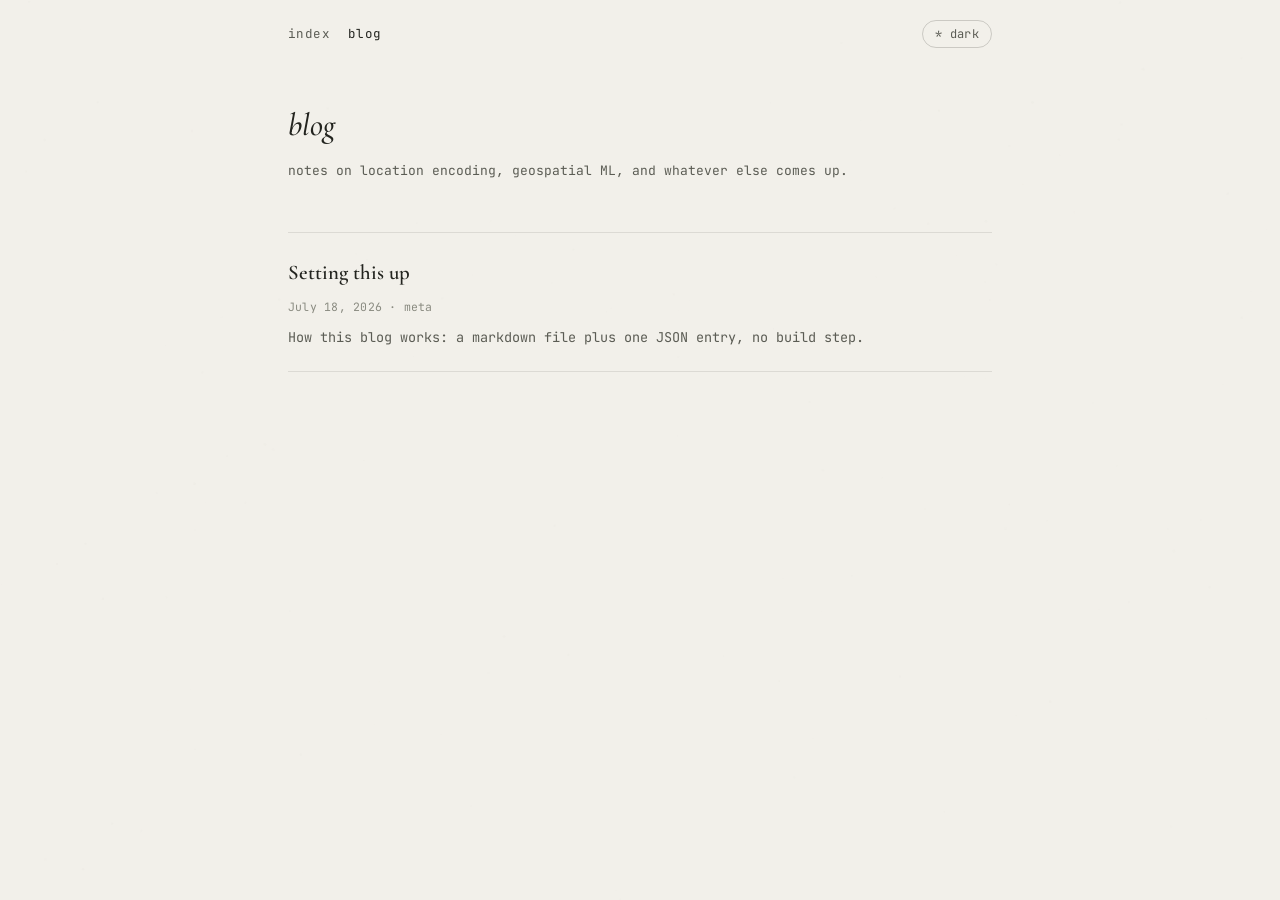
==== blog/index.html @ 193333fa "pushing the init files" ====
<!DOCTYPE html>
<html lang="en">
<head>
<meta charset="UTF-8">
<meta name="viewport" content="width=device-width, initial-scale=1.0">
<title>blog — Susanket</title>
<link rel="icon" href="data:image/svg+xml,%3Csvg xmlns='http://www.w3.org/2000/svg' viewBox='0 0 100 100'%3E%3Ctext y='.9em' font-size='90' font-family='monospace' fill='%23a3d9c0'%3E*%3C/text%3E%3C/svg%3E">
<link rel="preconnect" href="https://fonts.googleapis.com">
<link rel="preconnect" href="https://fonts.gstatic.com" crossorigin>
<link href="https://fonts.googleapis.com/css2?family=Cormorant+Garamond:ital,wght@0,500;0,600;1,500;1,600&family=JetBrains+Mono:wght@400;500;600&display=swap" rel="stylesheet">
<link rel="stylesheet" href="../assets/css/style.css">
</head>
<body>
<canvas id="starfield" aria-hidden="true"></canvas>

<div class="topbar">
  <nav>
    <a href="../index.html">index</a>
    <a href="index.html" class="current">blog</a>
  </nav>
  <button id="theme-toggle" class="theme-toggle" type="button" aria-label="Toggle light and dark theme">* light</button>
</div>

<main class="wrap">
  <h1 class="page-title">blog</h1>
  <p class="page-sub">notes on location encoding, geospatial ML, and whatever else comes up.</p>

  <ul class="post-list" id="post-list">
    <li class="loading">loading posts&hellip;</li>
  </ul>
</main>

<script src="../assets/js/theme.js"></script>
<script src="../assets/js/starfield.js"></script>
<script>
(function () {
  var listEl = document.getElementById("post-list");

  function fmtDate(iso) {
    var d = new Date(iso + "T00:00:00");
    if (isNaN(d)) return iso;
    return d.toLocaleDateString("en-US", { year: "numeric", month: "long", day: "numeric" });
  }

  fetch("../content/posts/manifest.json")
    .then(function (r) {
      if (!r.ok) throw new Error("manifest not found");
      return r.json();
    })
    .then(function (data) {
      var posts = (data.posts || [])
        .filter(function (p) { return p.published !== false; })
        .sort(function (a, b) { return new Date(b.date) - new Date(a.date); });

      if (posts.length === 0) {
        listEl.innerHTML = '<li class="empty-state">no posts yet &mdash; check back soon.</li>';
        return;
      }

      listEl.innerHTML = posts.map(function (p) {
        var tags = (p.tags || []).join(" &middot; ");
        return (
          '<li class="post-item">' +
            '<a class="post-title" href="post.html?slug=' + encodeURIComponent(p.slug) + '">' + escapeHtml(p.title) + "</a>" +
            '<div class="post-meta">' + fmtDate(p.date) + (tags ? " &middot; " + tags : "") + "</div>" +
            '<p class="post-excerpt">' + escapeHtml(p.excerpt || "") + "</p>" +
          "</li>"
        );
      }).join("");
    })
    .catch(function (err) {
      listEl.innerHTML = '<li class="empty-state">couldn\u2019t load posts (' + escapeHtml(err.message) + '). If you just opened this file directly, run a local server &mdash; see the README.</li>';
    });

  function escapeHtml(str) {
    var div = document.createElement("div");
    div.textContent = str;
    return div.innerHTML;
  }
})();
</script>
</body>
</html>
---- assets/css/style.css ----
/* ==========================================================================
   Design tokens
   ========================================================================== */
:root{
  --bg:            #0a0d13;
  --bg-elevated:   #10151d;
  --bg-card:       #10141b;
  --border:        rgba(232,230,223,0.09);
  --border-strong: rgba(232,230,223,0.16);
  --text:          #e9e7e0;
  --text-dim:      #99a0af;
  --text-dimmer:   #62697a;
  --accent:        #a3d9c0;
  --accent-strong: #c3ecd8;
  --accent-dim:    rgba(163,217,192,0.14);
  --star-opacity:  1;

  --serif: "Cormorant Garamond", "Iowan Old Style", "Palatino Linotype", Georgia, serif;
  --mono: "JetBrains Mono", "IBM Plex Mono", ui-monospace, SFMono-Regular, Menlo, Consolas, monospace;

  --max-w: 760px;
  --pad: 28px;
}

html[data-theme="light"]{
  --bg:            #f2f0ea;
  --bg-elevated:   #ffffff;
  --bg-card:       #ffffff;
  --border:        rgba(30,30,26,0.10);
  --border-strong: rgba(30,30,26,0.18);
  --text:          #23241f;
  --text-dim:      #5b5c54;
  --text-dimmer:   #8a8b81;
  --accent:        #3f8a67;
  --accent-strong: #2c6b4d;
  --accent-dim:    rgba(63,138,103,0.12);
  --star-opacity:  0.35;
}

/* ==========================================================================
   Reset
   ========================================================================== */
*, *::before, *::after{ box-sizing: border-box; }
html{ scroll-behavior: smooth; }
body{
  margin: 0;
  background: var(--bg);
  color: var(--text);
  font-family: var(--mono);
  font-size: 15px;
  line-height: 1.7;
  -webkit-font-smoothing: antialiased;
  transition: background .25s ease, color .25s ease;
}
img{ max-width: 100%; display:block; }
a{ color: inherit; }
a:focus-visible, button:focus-visible{
  outline: 1.5px solid var(--accent);
  outline-offset: 3px;
  border-radius: 2px;
}
::selection{ background: var(--accent-dim); color: var(--text); }

.link{
  color: var(--text);
  text-decoration: underline;
  text-decoration-color: var(--border-strong);
  text-underline-offset: 3px;
  transition: color .15s ease, text-decoration-color .15s ease;
}
.link:hover{
  color: var(--accent-strong);
  text-decoration-color: var(--accent);
}

/* ==========================================================================
   Starfield background
   ========================================================================== */
#starfield{
  position: fixed;
  inset: 0;
  width: 100%;
  height: 100%;
  z-index: -1;
  display: block;
  opacity: var(--star-opacity);
  transition: opacity .3s ease;
}

/* ==========================================================================
   Top bar
   ========================================================================== */
.topbar{
  position: sticky;
  top: 0;
  z-index: 10;
  display: flex;
  align-items: center;
  justify-content: space-between;
  padding: 20px var(--pad);
  max-width: var(--max-w);
  margin: 0 auto;
  font-size: 12.5px;
}
.topbar nav{ display:flex; gap: 18px; align-items:center; }
.topbar a{
  text-decoration: none;
  color: var(--text-dim);
  letter-spacing: .03em;
}
.topbar a:hover{ color: var(--accent); }
.topbar a.current{ color: var(--text); }

.theme-toggle{
  font-family: var(--mono);
  font-size: 12px;
  background: transparent;
  border: 1px solid var(--border-strong);
  color: var(--text-dim);
  border-radius: 999px;
  padding: 5px 12px;
  cursor: pointer;
  letter-spacing: .03em;
  transition: color .15s ease, border-color .15s ease;
}
.theme-toggle:hover{ color: var(--text); border-color: var(--accent); }

/* ==========================================================================
   Layout shell
   ========================================================================== */
.wrap{
  max-width: var(--max-w);
  margin: 0 auto;
  padding: 0 var(--pad) 120px;
}

/* ==========================================================================
   Hero
   ========================================================================== */
.hero{
  text-align: center;
  padding: 10px 0 20px;
}
.glyph{
  font-family: var(--mono);
  color: var(--text-dimmer);
  font-size: 13px;
  line-height: 1.35;
  white-space: pre;
  margin-bottom: 18px;
  user-select: none;
}
.hero h1{
  font-family: var(--serif);
  font-weight: 600;
  font-size: clamp(2.4rem, 6vw, 3.2rem);
  letter-spacing: .01em;
  margin: 0 0 14px;
  color: var(--text);
}
.hero .tagline{
  color: var(--text-dim);
  font-size: 13.5px;
  letter-spacing: .02em;
  margin: 0 0 10px;
}
.hero .status{
  color: var(--text-dimmer);
  font-size: 12.5px;
  letter-spacing: .02em;
}
.hero .status b{ color: var(--text-dim); font-weight: 600; }
.hero .status a{ text-decoration: underline; text-decoration-color: var(--border-strong); }
.hero .status a:hover{ color: var(--accent); text-decoration-color: var(--accent); }

/* ==========================================================================
   Sections
   ========================================================================== */
section{ margin-top: 76px; }
.section-label{
  font-family: var(--serif);
  font-style: italic;
  font-weight: 500;
  font-size: 1.15rem;
  color: var(--text);
  display: flex;
  align-items: center;
  gap: 10px;
  margin: 0 0 26px;
}
.section-label::before{
  content: "";
  width: 16px;
  height: 1px;
  background: var(--accent);
  display: inline-block;
}

.prose p{ margin: 0 0 18px; color: var(--text); }
.prose p:last-child{ margin-bottom: 0; }

/* Callout */
.callout{
  margin-top: 26px;
  padding: 18px 20px;
  background: var(--bg-elevated);
  border: 1px solid var(--border);
  border-left: 2px solid var(--accent);
  border-radius: 3px;
  font-size: 14px;
  color: var(--text-dim);
  line-height: 1.65;
}
.callout b{ color: var(--text); font-weight: 600; }

/* Work entries */
.work-group + .work-group{ margin-top: 46px; }
.work-group-head{
  display:flex;
  align-items: baseline;
  gap: 10px;
  margin-bottom: 18px;
  flex-wrap: wrap;
}
.work-group-head .org{
  font-family: var(--serif);
  font-weight: 600;
  font-size: 1.15rem;
}
.work-group-head .role{
  font-size: 12px;
  color: var(--text-dimmer);
  letter-spacing: .02em;
}
.work-item{
  padding: 18px 0;
  border-top: 1px solid var(--border);
  display: grid;
  grid-template-columns: 1fr;
  gap: 6px;
}
.work-item .title{
  font-weight: 600;
  color: var(--text);
  font-size: 14px;
}
.work-item .desc{
  color: var(--text-dim);
  font-size: 13.5px;
  line-height: 1.65;
}

/* Project cards */
.projects-grid{
  display: grid;
  grid-template-columns: 1fr 1fr;
  gap: 16px;
}
@media (max-width: 620px){
  .projects-grid{ grid-template-columns: 1fr; }
}
.project-card{
  background: var(--bg-card);
  border: 1px solid var(--border);
  border-radius: 6px;
  padding: 20px;
  transition: border-color .15s ease;
}
.project-card:hover{ border-color: var(--border-strong); }
.project-card h3{
  font-family: var(--serif);
  font-weight: 600;
  font-size: 1.05rem;
  margin: 0 0 10px;
}
.project-card p{
  color: var(--text-dim);
  font-size: 13px;
  line-height: 1.6;
  margin: 0 0 14px;
}
.tags{
  color: var(--text-dimmer);
  font-size: 11.5px;
  letter-spacing: .01em;
}

/* Elsewhere links */
.elsewhere-links{
  display: flex;
  flex-wrap: wrap;
  gap: 20px;
  font-size: 13.5px;
}

/* Footer */
footer{
  text-align: center;
  margin-top: 90px;
  padding-top: 30px;
  color: var(--text-dimmer);
  font-size: 11.5px;
  letter-spacing: .02em;
}

/* ==========================================================================
   Blog list
   ========================================================================== */
.page-title{
  font-family: var(--serif);
  font-style: italic;
  font-weight: 500;
  font-size: 2rem;
  margin: 30px 0 8px;
}
.page-sub{
  color: var(--text-dim);
  font-size: 13px;
  margin: 0 0 50px;
}
.post-list{ list-style: none; margin:0; padding:0; }
.post-item{
  padding: 22px 0;
  border-top: 1px solid var(--border);
}
.post-item:last-child{ border-bottom: 1px solid var(--border); }
.post-item a.post-title{
  font-family: var(--serif);
  font-weight: 600;
  font-size: 1.3rem;
  text-decoration: none;
  color: var(--text);
  transition: color .15s ease;
}
.post-item a.post-title:hover{ color: var(--accent-strong); }
.post-meta{
  color: var(--text-dimmer);
  font-size: 11.5px;
  margin: 6px 0 10px;
  letter-spacing: .02em;
}
.post-excerpt{
  color: var(--text-dim);
  font-size: 13.5px;
  line-height: 1.65;
  margin: 0;
}
.empty-state{
  color: var(--text-dimmer);
  font-size: 13.5px;
  padding: 40px 0;
  border-top: 1px solid var(--border);
}

/* ==========================================================================
   Blog post
   ========================================================================== */
.post-header{ margin: 30px 0 50px; }
.post-header .back{
  display:inline-block;
  font-size: 12px;
  color: var(--text-dimmer);
  text-decoration: none;
  margin-bottom: 22px;
}
.post-header .back:hover{ color: var(--accent); }
.post-header h1{
  font-family: var(--serif);
  font-weight: 600;
  font-size: clamp(1.8rem, 5vw, 2.4rem);
  margin: 0 0 12px;
  line-height: 1.25;
}
.post-header .post-meta{ margin: 0; }

.post-body{ font-size: 15px; line-height: 1.8; color: var(--text); }
.post-body h1, .post-body h2, .post-body h3{
  font-family: var(--serif);
  font-weight: 600;
  color: var(--text);
  margin: 42px 0 16px;
  line-height: 1.3;
}
.post-body h1{ font-size: 1.6rem; }
.post-body h2{ font-size: 1.35rem; }
.post-body h3{ font-size: 1.1rem; }
.post-body p{ margin: 0 0 20px; }
.post-body a{ color: var(--accent); text-decoration: underline; text-decoration-color: var(--border-strong); }
.post-body a:hover{ text-decoration-color: var(--accent); }
.post-body ul, .post-body ol{ margin: 0 0 20px; padding-left: 22px; color: var(--text); }
.post-body li{ margin-bottom: 8px; }
.post-body blockquote{
  margin: 24px 0;
  padding: 4px 20px;
  border-left: 2px solid var(--accent);
  color: var(--text-dim);
  font-style: italic;
}
.post-body code{
  font-family: var(--mono);
  background: var(--bg-elevated);
  border: 1px solid var(--border);
  padding: 2px 6px;
  border-radius: 4px;
  font-size: 0.88em;
}
.post-body pre{
  background: var(--bg-elevated);
  border: 1px solid var(--border);
  border-radius: 6px;
  padding: 18px 20px;
  overflow-x: auto;
  margin: 0 0 24px;
}
.post-body pre code{
  background: none;
  border: none;
  padding: 0;
}
.post-body img{
  border-radius: 6px;
  margin: 10px 0 26px;
  border: 1px solid var(--border);
}
.post-body hr{
  border: none;
  border-top: 1px solid var(--border);
  margin: 40px 0;
}

.post-footer{
  margin-top: 60px;
  padding-top: 24px;
  border-top: 1px solid var(--border);
}

/* ==========================================================================
   Utility
   ========================================================================== */
.loading{ color: var(--text-dimmer); font-size: 13px; padding: 40px 0; }

@media (prefers-reduced-motion: reduce){
  html{ scroll-behavior: auto; }
  *{ animation-duration: 0.001ms !important; animation-iteration-count: 1 !important; transition-duration: 0.001ms !important; }
}
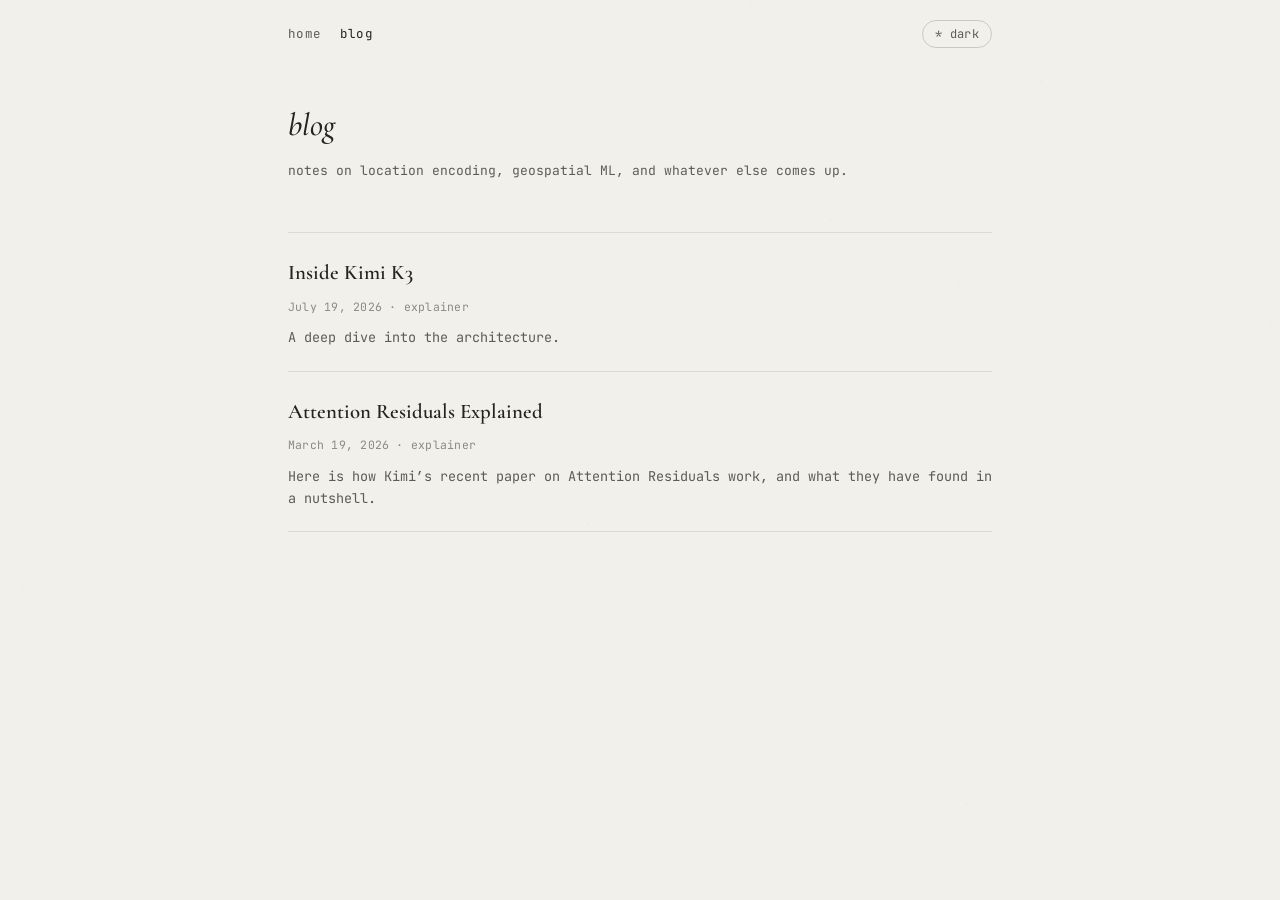
==== commit c424cfca: "[refactor] changed bg" ====
--- a/blog/index.html
+++ b/blog/index.html
@@ -15,7 +15,7 @@
 
 <div class="topbar">
   <nav>
-    <a href="../index.html">index</a>
+    <a href="../index.html">home</a>
     <a href="index.html" class="current">blog</a>
   </nav>
   <button id="theme-toggle" class="theme-toggle" type="button" aria-label="Toggle light and dark theme">* light</button>
--- a/assets/css/style.css
+++ b/assets/css/style.css
@@ -7,12 +7,12 @@
   --bg-card:       #10141b;
   --border:        rgba(232,230,223,0.09);
   --border-strong: rgba(232,230,223,0.16);
-  --text:          #e9e7e0;
-  --text-dim:      #99a0af;
-  --text-dimmer:   #62697a;
-  --accent:        #a3d9c0;
-  --accent-strong: #c3ecd8;
-  --accent-dim:    rgba(163,217,192,0.14);
+  --text:          #bcbab3ea;
+  --text-dim:      #6e8366;
+  --text-dimmer:   #586357;
+  --accent:        #69966a;
+  --accent-strong: #66db89;
+  --accent-dim:    rgba(150, 196, 145, 0.285);
   --star-opacity:  1;
 
   --serif: "Cormorant Garamond", "Iowan Old Style", "Palatino Linotype", Georgia, serif;
@@ -376,14 +376,14 @@
 .post-body{ font-size: 15px; line-height: 1.8; color: var(--text); }
 .post-body h1, .post-body h2, .post-body h3{
   font-family: var(--serif);
-  font-weight: 600;
+  font-weight: 900;
   color: var(--text);
   margin: 42px 0 16px;
-  line-height: 1.3;
-}
-.post-body h1{ font-size: 1.6rem; }
-.post-body h2{ font-size: 1.35rem; }
-.post-body h3{ font-size: 1.1rem; }
+  line-height: 1.6;
+}
+.post-body h1{ font-size: 2.5rem; }
+.post-body h2{ font-size: 2.0rem; }
+.post-body h3{ font-size: 1.8rem; }
 .post-body p{ margin: 0 0 20px; }
 .post-body a{ color: var(--accent); text-decoration: underline; text-decoration-color: var(--border-strong); }
 .post-body a:hover{ text-decoration-color: var(--accent); }
@@ -427,6 +427,67 @@
   border-top: 1px solid var(--border);
   margin: 40px 0;
 }
+.post-body .katex-display{
+  margin: 24px 0;
+  overflow-x: auto;
+  overflow-y: hidden;
+}
+.post-body .katex{ font-size: 1.05em; }
+
+/* Post header image — stretches to full wrap width (slightly wider than body) */
+.post-header-image-wrap{
+  margin: 0 calc(-1 * var(--pad)) 30px;
+}
+.post-header-image-wrap img{
+  width:100%;
+  display:block;
+  border-radius:6px;
+}
+.post-header-image-wrap .img-caption{
+  display:block;
+  text-align:left;
+  font-size:0.82em;
+  color:var(--text-dimmer);
+  padding:4px 0 0;
+}
+
+/* Body images with caption — no box, just small right-aligned text */
+.post-body figure{
+  margin:20px 0;
+}
+.post-body figure img{
+  width:100%;
+  display:block;
+  margin:0;
+  border-radius:6px;
+  border:1px solid var(--border);
+}
+.post-body figcaption{
+  text-align:left;
+  font-size:0.82em;
+  color:var(--text-dimmer);
+  padding:4px 0 0;
+}
+
+/* Link buttons */
+.link-button{
+  display:inline-flex;
+  align-items:center;
+  gap:5px;
+  padding:2px 10px;
+  border-radius:4px;
+  background:var(--bg-elevated);
+  border:1px solid var(--border);
+  font-size:0.85em;
+  text-decoration:none !important;
+  vertical-align:baseline;
+  line-height:1.6;
+  transition:border-color .15s;
+  white-space:nowrap;
+}
+.link-button:hover{ border-color:var(--accent); }
+.link-button .link-domain{ font-weight:600; color:var(--accent); }
+.link-button .link-text{ color:var(--text-dim); }
 
 .post-footer{
   margin-top: 60px;
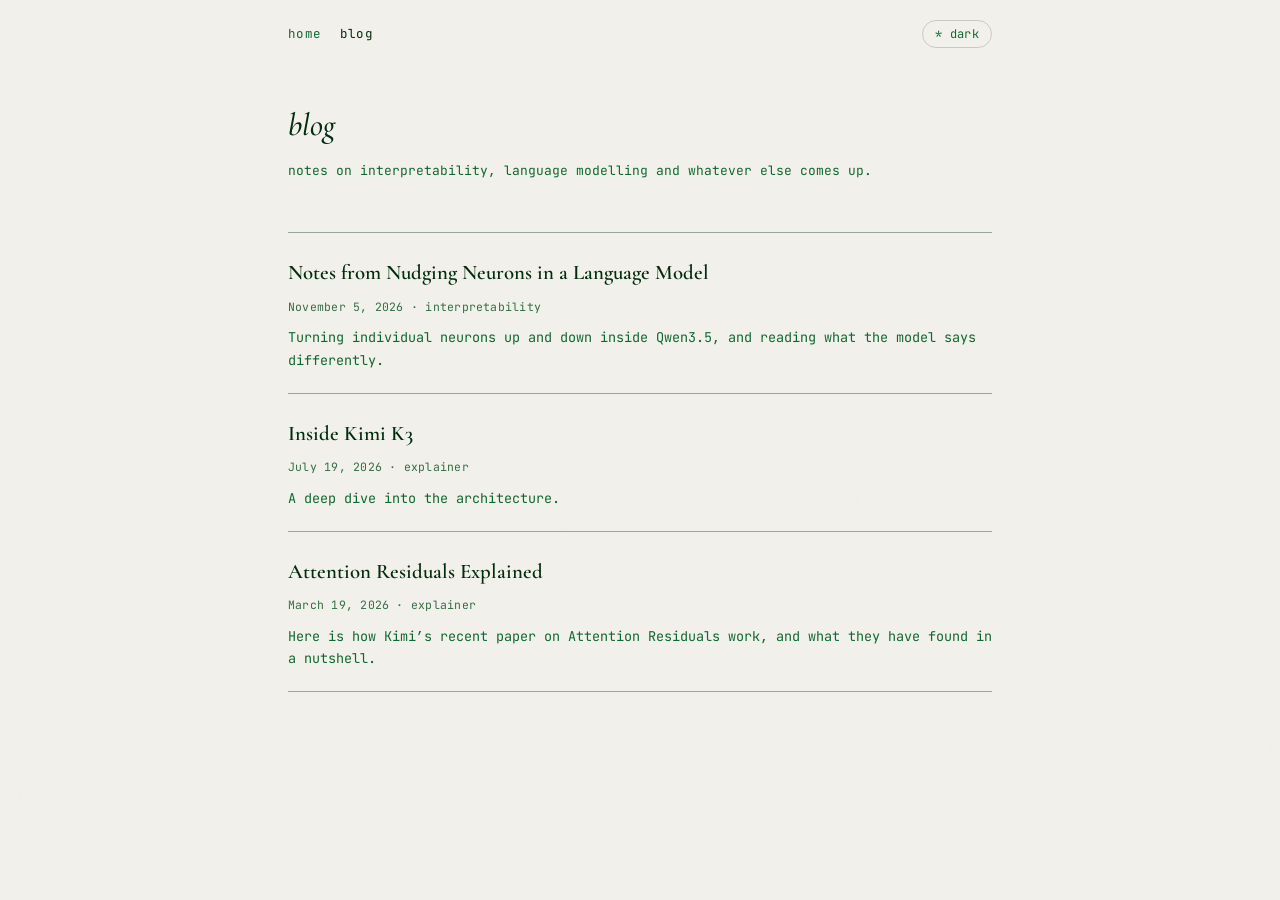
==== commit 9a65dab5: "[blog] added the nudge blog" ====
--- a/blog/index.html
+++ b/blog/index.html
@@ -23,7 +23,7 @@
 
 <main class="wrap">
   <h1 class="page-title">blog</h1>
-  <p class="page-sub">notes on location encoding, geospatial ML, and whatever else comes up.</p>
+  <p class="page-sub">notes on interpretability, language modelling and whatever else comes up.</p>
 
   <ul class="post-list" id="post-list">
     <li class="loading">loading posts&hellip;</li>
--- a/assets/css/style.css
+++ b/assets/css/style.css
@@ -7,12 +7,12 @@
   --bg-card:       #10141b;
   --border:        rgba(232,230,223,0.09);
   --border-strong: rgba(232,230,223,0.16);
-  --text:          #bcbab3ea;
-  --text-dim:      #6e8366;
-  --text-dimmer:   #586357;
-  --accent:        #69966a;
-  --accent-strong: #66db89;
-  --accent-dim:    rgba(150, 196, 145, 0.285);
+  --text:          #d4dbd5f5;
+  --text-dim:      #438649c7;
+  --text-dimmer:   #69a363b3;
+  --accent:        #46a146;
+  --accent-strong: #329a34a6;
+  --accent-dim:    rgba(34, 95, 27, 0.801);
   --star-opacity:  1;
 
   --serif: "Cormorant Garamond", "Iowan Old Style", "Palatino Linotype", Georgia, serif;
@@ -26,14 +26,14 @@
   --bg:            #f2f0ea;
   --bg-elevated:   #ffffff;
   --bg-card:       #ffffff;
-  --border:        rgba(30,30,26,0.10);
+  --border:        rgba(1, 33, 9, 0.361);
   --border-strong: rgba(30,30,26,0.18);
-  --text:          #23241f;
-  --text-dim:      #5b5c54;
-  --text-dimmer:   #8a8b81;
-  --accent:        #3f8a67;
-  --accent-strong: #2c6b4d;
-  --accent-dim:    rgba(63,138,103,0.12);
+  --text:          #022c0e;
+  --text-dim:      #0f6831;
+  --text-dimmer:   #336e45;
+  --accent:        #159627;
+  --accent-strong: #036014;
+  --accent-dim:    rgba(8, 135, 5, 0.417);
   --star-opacity:  0.35;
 }
 
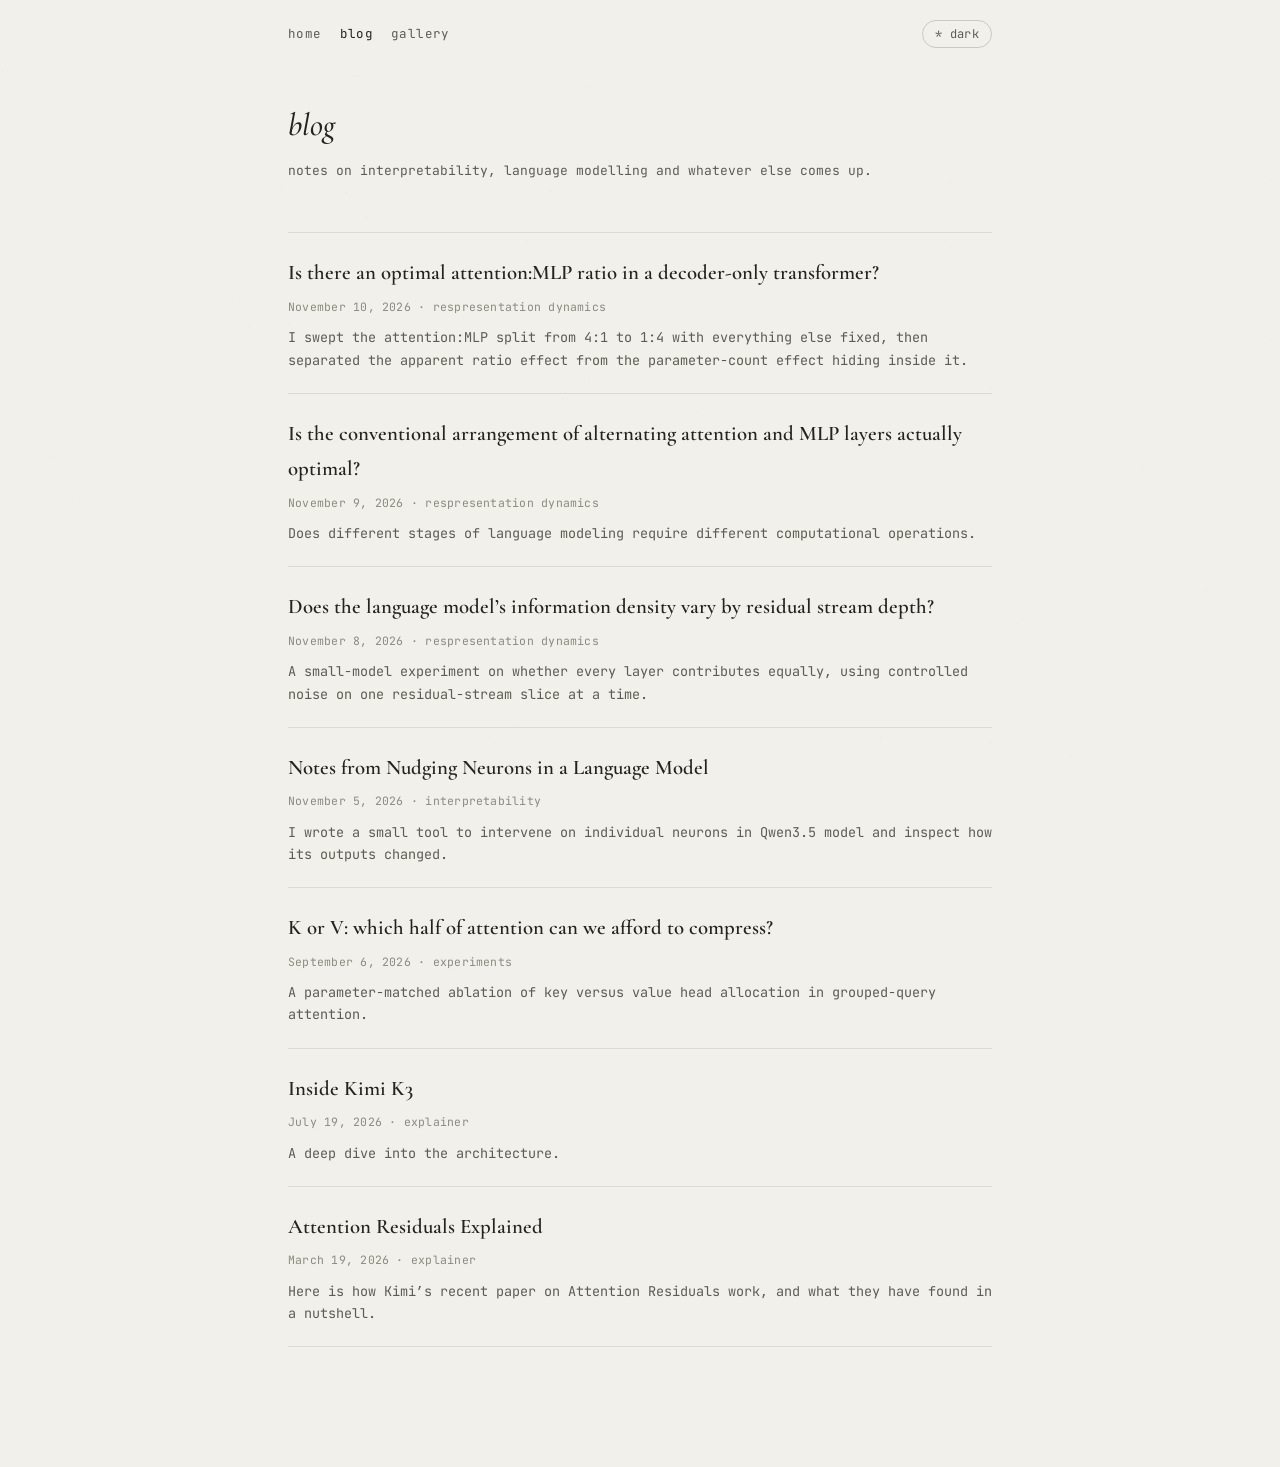
==== commit 0fdae49d: "[feat] added gallery, imporved favicon, fixed glyph" ====
--- a/blog/index.html
+++ b/blog/index.html
@@ -4,7 +4,7 @@
 <meta charset="UTF-8">
 <meta name="viewport" content="width=device-width, initial-scale=1.0">
 <title>blog — Susanket</title>
-<link rel="icon" href="data:image/svg+xml,%3Csvg xmlns='http://www.w3.org/2000/svg' viewBox='0 0 100 100'%3E%3Ctext y='.9em' font-size='90' font-family='monospace' fill='%23a3d9c0'%3E*%3C/text%3E%3C/svg%3E">
+<link rel="icon" type="image/svg+xml" href="../assets/favicon.svg">
 <link rel="preconnect" href="https://fonts.googleapis.com">
 <link rel="preconnect" href="https://fonts.gstatic.com" crossorigin>
 <link href="https://fonts.googleapis.com/css2?family=Cormorant+Garamond:ital,wght@0,500;0,600;1,500;1,600&family=JetBrains+Mono:wght@400;500;600&display=swap" rel="stylesheet">
@@ -17,6 +17,7 @@
   <nav>
     <a href="../index.html">home</a>
     <a href="index.html" class="current">blog</a>
+    <a href="../photography/index.html">gallery</a>
   </nav>
   <button id="theme-toggle" class="theme-toggle" type="button" aria-label="Toggle light and dark theme">* light</button>
 </div>
@@ -32,6 +33,7 @@
 
 <script src="../assets/js/theme.js"></script>
 <script src="../assets/js/starfield.js"></script>
+<script src="../assets/js/favicon.js"></script>
 <script>
 (function () {
   var listEl = document.getElementById("post-list");
--- a/assets/css/style.css
+++ b/assets/css/style.css
@@ -1,18 +1,28 @@
 /* ==========================================================================
    Design tokens
    ========================================================================== */
-:root{
-  --bg:            #0a0d13;
-  --bg-elevated:   #10151d;
-  --bg-card:       #10141b;
-  --border:        rgba(232,230,223,0.09);
-  --border-strong: rgba(232,230,223,0.16);
-  --text:          #d4dbd5f5;
-  --text-dim:      #438649c7;
-  --text-dimmer:   #69a363b3;
-  --accent:        #46a146;
-  --accent-strong: #329a34a6;
-  --accent-dim:    rgba(34, 95, 27, 0.801);
+:root {
+  --bg:            #111412;
+  --bg-elevated:   #29332D;
+  --bg-card:       #35433B;
+  --border:        rgba(238,233,221,0.09);
+  --border-strong: rgba(238,233,221,0.16);
+
+  /* Text palette: col-1 is the main text; 2-6 are highlight colors. */
+  --text-col-1:       #EEE9DD;
+  --text-col-1-dim:   #B9B2A3;
+  --text-col-1-faint: #898B80;
+  --text-col-2:       #A5B49A;
+  --text-col-2-dim:   rgba(165,180,154,0.16);
+  --text-col-3:       #D7B98E;
+  --text-col-3-dim:   rgba(215,185,142,0.16);
+  --text-col-4:       #A8B8A5;
+  --text-col-4-dim:   rgba(168,184,165,0.16);
+  --text-col-5:       #C47759;
+  --text-col-5-dim:   rgba(196,119,89,0.16);
+  --text-col-6:       #D9A77E;
+  --text-col-6-dim:   rgba(217,167,126,0.16);
+
   --star-opacity:  1;
 
   --serif: "Cormorant Garamond", "Iowan Old Style", "Palatino Linotype", Georgia, serif;
@@ -26,14 +36,23 @@
   --bg:            #f2f0ea;
   --bg-elevated:   #ffffff;
   --bg-card:       #ffffff;
-  --border:        rgba(1, 33, 9, 0.361);
+  --border:        rgba(30,30,26,0.10);
   --border-strong: rgba(30,30,26,0.18);
-  --text:          #022c0e;
-  --text-dim:      #0f6831;
-  --text-dimmer:   #336e45;
-  --accent:        #159627;
-  --accent-strong: #036014;
-  --accent-dim:    rgba(8, 135, 5, 0.417);
+
+  --text-col-1:       #23241f;
+  --text-col-1-dim:   #5b5c54;
+  --text-col-1-faint: #8a8b81;
+  --text-col-2:       #2f6ea8;
+  --text-col-2-dim:   rgba(47,110,168,0.10);
+  --text-col-3:       #6a4fa0;
+  --text-col-3-dim:   rgba(106,79,160,0.10);
+  --text-col-4:       #2c6b4d;
+  --text-col-4-dim:   rgba(44,107,77,0.10);
+  --text-col-5:       #a0522d;
+  --text-col-5-dim:   rgba(160,82,45,0.10);
+  --text-col-6:       #8a6a00;
+  --text-col-6-dim:   rgba(138,106,0,0.10);
+
   --star-opacity:  0.35;
 }
 
@@ -45,7 +64,7 @@
 body{
   margin: 0;
   background: var(--bg);
-  color: var(--text);
+  color: var(--text-col-1);
   font-family: var(--mono);
   font-size: 15px;
   line-height: 1.7;
@@ -55,22 +74,22 @@
 img{ max-width: 100%; display:block; }
 a{ color: inherit; }
 a:focus-visible, button:focus-visible{
-  outline: 1.5px solid var(--accent);
+  outline: 1.5px solid var(--text-col-2);
   outline-offset: 3px;
   border-radius: 2px;
 }
-::selection{ background: var(--accent-dim); color: var(--text); }
+::selection{ background: var(--text-col-2-dim); color: var(--text-col-1); }
 
 .link{
-  color: var(--text);
+  color: var(--text-col-1);
   text-decoration: underline;
   text-decoration-color: var(--border-strong);
   text-underline-offset: 3px;
   transition: color .15s ease, text-decoration-color .15s ease;
 }
 .link:hover{
-  color: var(--accent-strong);
-  text-decoration-color: var(--accent);
+  color: var(--text-col-2);
+  text-decoration-color: var(--text-col-2);
 }
 
 /* ==========================================================================
@@ -102,28 +121,43 @@
   margin: 0 auto;
   font-size: 12.5px;
 }
+.topbar::before{
+  content: "";
+  position: absolute;
+  top: 0;
+  bottom: 0;
+  left: 50%;
+  width: 100vw;
+  transform: translateX(-50%);
+  background: var(--bg);
+  background: color-mix(in srgb, var(--bg) 84%, transparent);
+  -webkit-backdrop-filter: blur(12px);
+  backdrop-filter: blur(12px);
+  z-index: -1;
+  pointer-events: none;
+}
 .topbar nav{ display:flex; gap: 18px; align-items:center; }
 .topbar a{
   text-decoration: none;
-  color: var(--text-dim);
+  color: var(--text-col-1-dim);
   letter-spacing: .03em;
 }
-.topbar a:hover{ color: var(--accent); }
-.topbar a.current{ color: var(--text); }
+.topbar a:hover{ color: var(--text-col-2); }
+.topbar a.current{ color: var(--text-col-1); }
 
 .theme-toggle{
   font-family: var(--mono);
   font-size: 12px;
   background: transparent;
   border: 1px solid var(--border-strong);
-  color: var(--text-dim);
+  color: var(--text-col-1-dim);
   border-radius: 999px;
   padding: 5px 12px;
   cursor: pointer;
   letter-spacing: .03em;
   transition: color .15s ease, border-color .15s ease;
 }
-.theme-toggle:hover{ color: var(--text); border-color: var(--accent); }
+.theme-toggle:hover{ color: var(--text-col-1); border-color: var(--text-col-2); }
 
 /* ==========================================================================
    Layout shell
@@ -143,7 +177,7 @@
 }
 .glyph{
   font-family: var(--mono);
-  color: var(--text-dimmer);
+  color: var(--text-col-1-faint);
   font-size: 13px;
   line-height: 1.35;
   white-space: pre;
@@ -156,22 +190,22 @@
   font-size: clamp(2.4rem, 6vw, 3.2rem);
   letter-spacing: .01em;
   margin: 0 0 14px;
-  color: var(--text);
+  color: var(--text-col-1);
 }
 .hero .tagline{
-  color: var(--text-dim);
+  color: var(--text-col-1-dim);
   font-size: 13.5px;
   letter-spacing: .02em;
   margin: 0 0 10px;
 }
 .hero .status{
-  color: var(--text-dimmer);
+  color: var(--text-col-1-faint);
   font-size: 12.5px;
   letter-spacing: .02em;
 }
-.hero .status b{ color: var(--text-dim); font-weight: 600; }
+.hero .status b{ color: var(--text-col-1-dim); font-weight: 600; }
 .hero .status a{ text-decoration: underline; text-decoration-color: var(--border-strong); }
-.hero .status a:hover{ color: var(--accent); text-decoration-color: var(--accent); }
+.hero .status a:hover{ color: var(--text-col-2); text-decoration-color: var(--text-col-2); }
 
 /* ==========================================================================
    Sections
@@ -182,7 +216,7 @@
   font-style: italic;
   font-weight: 500;
   font-size: 1.15rem;
-  color: var(--text);
+  color: var(--text-col-1);
   display: flex;
   align-items: center;
   gap: 10px;
@@ -192,11 +226,11 @@
   content: "";
   width: 16px;
   height: 1px;
-  background: var(--accent);
+  background: var(--text-col-2);
   display: inline-block;
 }
 
-.prose p{ margin: 0 0 18px; color: var(--text); }
+.prose p{ margin: 0 0 18px; color: var(--text-col-1); }
 .prose p:last-child{ margin-bottom: 0; }
 
 /* Callout */
@@ -205,47 +239,66 @@
   padding: 18px 20px;
   background: var(--bg-elevated);
   border: 1px solid var(--border);
-  border-left: 2px solid var(--accent);
+  border-left: 2px solid var(--text-col-2);
   border-radius: 3px;
   font-size: 14px;
-  color: var(--text-dim);
+  color: var(--text-col-1-dim);
   line-height: 1.65;
 }
-.callout b{ color: var(--text); font-weight: 600; }
+.callout b{ color: var(--text-col-1); font-weight: 600; }
 
 /* Work entries */
 .work-group + .work-group{ margin-top: 46px; }
 .work-group-head{
   display:flex;
   align-items: baseline;
-  gap: 10px;
-  margin-bottom: 18px;
+  gap: 12px;
+  margin-bottom: 14px;
   flex-wrap: wrap;
 }
 .work-group-head .org{
-  font-family: var(--serif);
+  font-family: var(--mono);
   font-weight: 600;
-  font-size: 1.15rem;
+  font-size: 14px;
+  letter-spacing: .12em;
+  text-transform: uppercase;
+  color: var(--text-col-2);
 }
 .work-group-head .role{
   font-size: 12px;
-  color: var(--text-dimmer);
+  color: var(--text-col-1-faint);
   letter-spacing: .02em;
 }
+.work-items{
+  border-left: 1px solid var(--text-col-2);
+  padding-left: 40px;
+  display: flex;
+  flex-direction: column;
+  gap: 16px;
+}
 .work-item{
-  padding: 18px 0;
-  border-top: 1px solid var(--border);
+  position: relative;
   display: grid;
   grid-template-columns: 1fr;
-  gap: 6px;
+  gap: 4px;
+}
+.work-item::before{
+  content: "";
+  position: absolute;
+  left: -15px;
+  top: .62em;
+  width: 5px;
+  height: 5px;
+  border-radius: 50%;
+  background: var(--text-col-2);
 }
 .work-item .title{
   font-weight: 600;
-  color: var(--text);
+  color: var(--text-col-1);
   font-size: 14px;
 }
 .work-item .desc{
-  color: var(--text-dim);
+  color: var(--text-col-1-dim);
   font-size: 13.5px;
   line-height: 1.65;
 }
@@ -274,13 +327,13 @@
   margin: 0 0 10px;
 }
 .project-card p{
-  color: var(--text-dim);
+  color: var(--text-col-1-dim);
   font-size: 13px;
   line-height: 1.6;
   margin: 0 0 14px;
 }
 .tags{
-  color: var(--text-dimmer);
+  color: var(--text-col-1-faint);
   font-size: 11.5px;
   letter-spacing: .01em;
 }
@@ -298,7 +351,7 @@
   text-align: center;
   margin-top: 90px;
   padding-top: 30px;
-  color: var(--text-dimmer);
+  color: var(--text-col-1-faint);
   font-size: 11.5px;
   letter-spacing: .02em;
 }
@@ -314,7 +367,7 @@
   margin: 30px 0 8px;
 }
 .page-sub{
-  color: var(--text-dim);
+  color: var(--text-col-1-dim);
   font-size: 13px;
   margin: 0 0 50px;
 }
@@ -329,24 +382,24 @@
   font-weight: 600;
   font-size: 1.3rem;
   text-decoration: none;
-  color: var(--text);
+  color: var(--text-col-1);
   transition: color .15s ease;
 }
-.post-item a.post-title:hover{ color: var(--accent-strong); }
+.post-item a.post-title:hover{ color: var(--text-col-2); }
 .post-meta{
-  color: var(--text-dimmer);
+  color: var(--text-col-1-faint);
   font-size: 11.5px;
   margin: 6px 0 10px;
   letter-spacing: .02em;
 }
 .post-excerpt{
-  color: var(--text-dim);
+  color: var(--text-col-1-dim);
   font-size: 13.5px;
   line-height: 1.65;
   margin: 0;
 }
 .empty-state{
-  color: var(--text-dimmer);
+  color: var(--text-col-1-faint);
   font-size: 13.5px;
   padding: 40px 0;
   border-top: 1px solid var(--border);
@@ -359,11 +412,11 @@
 .post-header .back{
   display:inline-block;
   font-size: 12px;
-  color: var(--text-dimmer);
+  color: var(--text-col-1-faint);
   text-decoration: none;
   margin-bottom: 22px;
 }
-.post-header .back:hover{ color: var(--accent); }
+.post-header .back:hover{ color: var(--text-col-2); }
 .post-header h1{
   font-family: var(--serif);
   font-weight: 600;
@@ -373,11 +426,11 @@
 }
 .post-header .post-meta{ margin: 0; }
 
-.post-body{ font-size: 15px; line-height: 1.8; color: var(--text); }
+.post-body{ font-size: 15px; line-height: 1.8; color: var(--text-col-1); }
 .post-body h1, .post-body h2, .post-body h3{
   font-family: var(--serif);
   font-weight: 900;
-  color: var(--text);
+  color: var(--text-col-1);
   margin: 42px 0 16px;
   line-height: 1.6;
 }
@@ -385,15 +438,15 @@
 .post-body h2{ font-size: 2.0rem; }
 .post-body h3{ font-size: 1.8rem; }
 .post-body p{ margin: 0 0 20px; }
-.post-body a{ color: var(--accent); text-decoration: underline; text-decoration-color: var(--border-strong); }
-.post-body a:hover{ text-decoration-color: var(--accent); }
-.post-body ul, .post-body ol{ margin: 0 0 20px; padding-left: 22px; color: var(--text); }
+.post-body a{ color: var(--text-col-2); text-decoration: underline; text-decoration-color: var(--border-strong); }
+.post-body a:hover{ text-decoration-color: var(--text-col-2); }
+.post-body ul, .post-body ol{ margin: 0 0 20px; padding-left: 22px; color: var(--text-col-1); }
 .post-body li{ margin-bottom: 8px; }
 .post-body blockquote{
   margin: 24px 0;
   padding: 4px 20px;
-  border-left: 2px solid var(--accent);
-  color: var(--text-dim);
+  border-left: 2px solid var(--text-col-2);
+  color: var(--text-col-1-dim);
   font-style: italic;
 }
 .post-body code{
@@ -434,6 +487,93 @@
 }
 .post-body .katex{ font-size: 1.05em; }
 
+/* Right-side section rail (table of contents) */
+.toc-rail{
+  position: fixed;
+  top: 50%;
+  right: 12px;
+  transform: translateY(-50%);
+  display: flex;
+  flex-direction: column;
+  align-items: flex-end;
+  gap: 9px;
+  padding: 22px 10px;
+  z-index: 40;
+  pointer-events: auto;
+}
+.toc-rail .toc-item{
+  position: relative;
+  display: flex;
+  align-items: center;
+  justify-content: flex-end;
+  padding: 2px 0;
+  pointer-events: auto;
+  text-decoration: none;
+}
+.toc-rail .toc-bar{
+  display: block;
+  height: 3px;
+  border-radius: 2px;
+  background: var(--text-col-1-faint);
+  opacity: .45;
+  transition: opacity .18s ease, background .18s ease, width .18s ease;
+}
+.toc-rail .toc-item:hover .toc-bar,
+.toc-rail .toc-item:focus-visible .toc-bar{
+  opacity: .85;
+  background: var(--text-col-1-dim);
+}
+.toc-rail .toc-item.active .toc-bar{
+  opacity: 1;
+  background: var(--text-col-1);
+}
+.toc-rail .toc-label{
+  position: absolute;
+  right: calc(100% + 12px);
+  top: 50%;
+  width: 190px;
+  transform: translateY(-50%) translateX(4px);
+  white-space: nowrap;
+  overflow: hidden;
+  text-overflow: ellipsis;
+  text-align: left;
+  font-family: var(--mono);
+  font-size: 11px;
+  line-height: 1.2;
+  color: var(--text-col-1-dim);
+  border-radius: 5px;
+  padding: 4px 8px;
+  opacity: 0;
+  pointer-events: none;
+  transition: opacity .18s ease, transform .18s ease, background .15s ease, color .15s ease;
+}
+.toc-rail .toc-item.sub .toc-label{ width: 170px; }
+.toc-rail .toc-item.active .toc-label{
+  color: var(--text-col-1);
+  background: var(--bg-card);
+  font-weight: 600;
+}
+.toc-rail .toc-top{ margin-bottom: 5px; }
+.toc-rail .toc-top .toc-label{
+  color: var(--text-col-2);
+  font-weight: 600;
+}
+.toc-rail .toc-top .toc-bar{
+  width: 22px;
+  opacity: 1;
+  background: var(--text-col-1);
+}
+.toc-rail:hover .toc-label,
+.toc-rail.open .toc-label,
+.toc-rail:focus-within .toc-label{
+  opacity: 1;
+  transform: translateY(-50%) translateX(0);
+  pointer-events: auto;
+}
+@media (max-width: 1180px){
+  .toc-rail{ display: none; }
+}
+
 /* Post header image — stretches to full wrap width (slightly wider than body) */
 .post-header-image-wrap{
   margin: 0 calc(-1 * var(--pad)) 30px;
@@ -447,7 +587,7 @@
   display:block;
   text-align:left;
   font-size:0.82em;
-  color:var(--text-dimmer);
+  color:var(--text-col-1-faint);
   padding:4px 0 0;
 }
 
@@ -465,7 +605,7 @@
 .post-body figcaption{
   text-align:left;
   font-size:0.82em;
-  color:var(--text-dimmer);
+  color:var(--text-col-1-faint);
   padding:4px 0 0;
 }
 
@@ -485,9 +625,9 @@
   transition:border-color .15s;
   white-space:nowrap;
 }
-.link-button:hover{ border-color:var(--accent); }
-.link-button .link-domain{ font-weight:600; color:var(--accent); }
-.link-button .link-text{ color:var(--text-dim); }
+.link-button:hover{ border-color:var(--text-col-2); }
+.link-button .link-domain{ font-weight:600; color:var(--text-col-2); }
+.link-button .link-text{ color:var(--text-col-1-dim); }
 
 .post-footer{
   margin-top: 60px;
@@ -496,9 +636,100 @@
 }
 
 /* ==========================================================================
+   Photography gallery
+   ========================================================================== */
+.photo-gallery{
+  columns: 2;
+  column-gap: 16px;
+}
+@media (max-width: 560px){
+  .photo-gallery{ columns: 1; }
+}
+.photo-item{
+  display: block;
+  width: 100%;
+  margin: 0 0 16px;
+  padding: 0;
+  border: 1px solid var(--border);
+  border-radius: 6px;
+  background: var(--bg-card);
+  overflow: hidden;
+  cursor: zoom-in;
+  break-inside: avoid;
+  transition: border-color .18s ease, transform .18s ease;
+}
+.photo-item:hover{ border-color: var(--border-strong); transform: translateY(-2px); }
+.photo-item img{
+  width: 100%;
+  height: auto;
+  display: block;
+  transition: opacity .2s ease;
+}
+.photo-item:hover img{ opacity: .9; }
+
+/* Lightbox */
+body.lightbox-open{ overflow: hidden; }
+.lightbox{
+  position: fixed;
+  inset: 0;
+  z-index: 100;
+  display: flex;
+  flex-direction: column;
+  align-items: center;
+  justify-content: center;
+  gap: 16px;
+  padding: 28px;
+  background: rgba(17,20,18,.86);
+  background: color-mix(in srgb, var(--bg) 82%, transparent);
+  -webkit-backdrop-filter: blur(10px);
+  backdrop-filter: blur(10px);
+  opacity: 0;
+  visibility: hidden;
+  transition: opacity .22s ease, visibility .22s ease;
+  cursor: zoom-out;
+}
+.lightbox.open{ opacity: 1; visibility: visible; }
+.lightbox-inner{
+  margin: 0;
+  display: flex;
+  flex-direction: column;
+  align-items: center;
+  gap: 10px;
+  max-width: min(1000px, 88vw);
+  transform: scale(.97);
+  transition: transform .22s ease;
+}
+.lightbox.open .lightbox-inner{ transform: scale(1); }
+.lightbox-inner img{
+  max-width: min(500px, 44vw);
+  max-height: 78vh;
+  width: auto;
+  height: auto;
+  border-radius: 6px;
+  border: 1px solid var(--border-strong);
+  box-shadow: 0 24px 70px rgba(0,0,0,.45);
+  outline: none;
+}
+.lightbox-inner figcaption{
+  font-size: 12px;
+  letter-spacing: .03em;
+  color: var(--text-col-1-faint);
+  text-align: center;
+}
+.lightbox-hint{
+  margin: 0;
+  font-size: 11px;
+  letter-spacing: .04em;
+  color: var(--text-col-1-faint);
+}
+@media (prefers-reduced-motion: reduce){
+  .lightbox, .lightbox-inner{ transition: none; }
+}
+
+/* ==========================================================================
    Utility
    ========================================================================== */
-.loading{ color: var(--text-dimmer); font-size: 13px; padding: 40px 0; }
+.loading{ color: var(--text-col-1-faint); font-size: 13px; padding: 40px 0; }
 
 @media (prefers-reduced-motion: reduce){
   html{ scroll-behavior: auto; }
